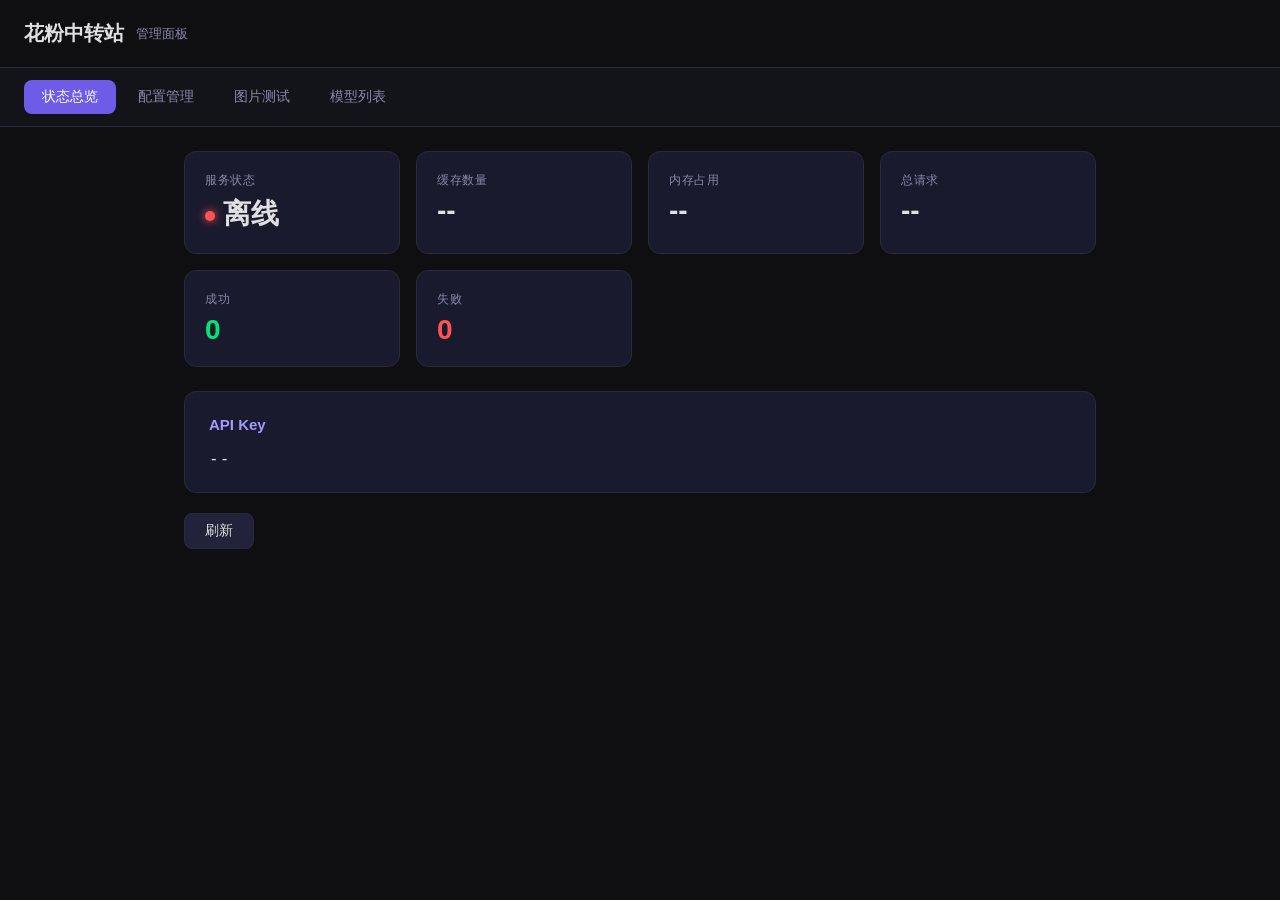
==== app/static/index.html @ 15cfcbe8 "Initial commit" ====
<!DOCTYPE html>
<html lang="zh-CN">
<head>
<meta charset="UTF-8">
<meta name="viewport" content="width=device-width, initial-scale=1.0">
<title>花粉中转站 - 管理面板</title>
<style>
*{margin:0;padding:0;box-sizing:border-box}
:root{
  --bg:#0f0f11;--card:#1a1a2e;--card-hover:#22223a;--border:#2a2a3e;
  --text:#e0e0e0;--text2:#8888aa;--accent:#6c5ce7;--accent2:#a29bfe;
  --green:#00e676;--red:#ff5252;--yellow:#ffd740;
}
body{font-family:-apple-system,BlinkMacSystemFont,"Segoe UI",Roboto,sans-serif;background:var(--bg);color:var(--text);min-height:100vh}
.header{padding:20px 24px;border-bottom:1px solid var(--border);display:flex;align-items:center;gap:12px}
.header h1{font-size:20px;font-weight:600}
.header span{color:var(--text2);font-size:13px}
.tabs{display:flex;gap:4px;padding:12px 24px;border-bottom:1px solid var(--border);background:#13131a}
.tab{padding:8px 18px;border-radius:8px;cursor:pointer;font-size:14px;color:var(--text2);transition:.2s;border:none;background:none}
.tab:hover{color:var(--text);background:var(--card)}
.tab.active{color:#fff;background:var(--accent)}
.content{padding:24px;max-width:960px;margin:0 auto}
.cards{display:grid;grid-template-columns:repeat(auto-fill,minmax(200px,1fr));gap:16px;margin-bottom:24px}
.card{background:var(--card);border:1px solid var(--border);border-radius:12px;padding:20px}
.card .label{font-size:12px;color:var(--text2);margin-bottom:6px;text-transform:uppercase;letter-spacing:.5px}
.card .value{font-size:28px;font-weight:700}
.card .value.green{color:var(--green)}.card .value.red{color:var(--red)}.card .value.yellow{color:var(--yellow)}
.status-dot{display:inline-block;width:10px;height:10px;border-radius:50%;margin-right:8px;vertical-align:middle}
.status-dot.online{background:var(--green);box-shadow:0 0 8px var(--green)}
.status-dot.offline{background:var(--red);box-shadow:0 0 8px var(--red)}
.section{background:var(--card);border:1px solid var(--border);border-radius:12px;padding:24px;margin-bottom:20px}
.section h3{font-size:15px;margin-bottom:16px;color:var(--accent2)}
.form-row{display:flex;align-items:center;gap:12px;margin-bottom:14px;flex-wrap:wrap}
.form-row label{width:140px;font-size:13px;color:var(--text2);flex-shrink:0}
input[type="text"],input[type="number"],textarea,select{
  background:#13131a;border:1px solid var(--border);border-radius:8px;padding:8px 12px;color:var(--text);
  font-size:14px;outline:none;transition:border .2s;width:100%;max-width:320px}
input:focus,textarea:focus,select:focus{border-color:var(--accent)}
textarea{resize:vertical;min-height:80px;max-width:100%}
select{cursor:pointer}
.toggle{position:relative;width:44px;height:24px;flex-shrink:0}
.toggle input{display:none}
.toggle .slider{position:absolute;inset:0;background:#333;border-radius:12px;cursor:pointer;transition:.3s}
.toggle input:checked+.slider{background:var(--accent)}
.toggle .slider::before{content:'';position:absolute;width:18px;height:18px;border-radius:50%;background:#fff;top:3px;left:3px;transition:.3s}
.toggle input:checked+.slider::before{transform:translateX(20px)}
.btn{padding:8px 20px;border-radius:8px;border:none;font-size:14px;cursor:pointer;transition:.2s;font-weight:500}
.btn-primary{background:var(--accent);color:#fff}.btn-primary:hover{background:#5b4bd5}
.btn-secondary{background:var(--card-hover);color:var(--text);border:1px solid var(--border)}.btn-secondary:hover{background:#2e2e4a}
.btn:disabled{opacity:.5;cursor:not-allowed}
.size-presets{display:flex;gap:8px;flex-wrap:wrap}
.size-presets .chip{padding:6px 14px;border-radius:6px;font-size:12px;cursor:pointer;border:1px solid var(--border);background:var(--bg);color:var(--text2);transition:.2s}
.size-presets .chip.active{border-color:var(--accent);color:var(--accent);background:#1e1e3a}
.size-presets .chip:hover{border-color:var(--accent)}
.result-img{max-width:100%;border-radius:12px;margin-top:16px;border:1px solid var(--border)}
table{width:100%;border-collapse:collapse}
th,td{text-align:left;padding:10px 14px;border-bottom:1px solid var(--border);font-size:14px}
th{color:var(--text2);font-size:12px;text-transform:uppercase;letter-spacing:.5px}
tr:hover{background:var(--card-hover)}
.toast{position:fixed;bottom:24px;right:24px;padding:12px 20px;border-radius:8px;font-size:14px;z-index:999;opacity:0;transform:translateY(10px);transition:.3s}
.toast.show{opacity:1;transform:translateY(0)}
.toast.success{background:#1b5e20;color:#a5d6a7;border:1px solid #2e7d32}
.toast.error{background:#b71c1c;color:#ef9a9a;border:1px solid #c62828}
.spinner{display:inline-block;width:18px;height:18px;border:2px solid var(--border);border-top-color:var(--accent);border-radius:50%;animation:spin .6s linear infinite;vertical-align:middle;margin-right:8px}
@keyframes spin{to{transform:rotate(360deg)}}
.hidden{display:none}
@media(max-width:600px){.cards{grid-template-columns:1fr}.form-row{flex-direction:column;align-items:flex-start}.form-row label{width:auto}}
</style>
</head>
<body>

<div class="header">
  <h1>花粉中转站</h1>
  <span>管理面板</span>
</div>

<div class="tabs">
  <button class="tab active" data-tab="status">状态总览</button>
  <button class="tab" data-tab="config">配置管理</button>
  <button class="tab" data-tab="test">图片测试</button>
  <button class="tab" data-tab="models">模型列表</button>
</div>

<!-- Tab 1: Status -->
<div class="content tab-content" id="tab-status">
  <div class="cards">
    <div class="card">
      <div class="label">服务状态</div>
      <div class="value" id="st-status"><span class="status-dot" id="st-dot"></span><span id="st-text">--</span></div>
    </div>
    <div class="card">
      <div class="label">缓存数量</div>
      <div class="value" id="st-cache">--</div>
    </div>
    <div class="card">
      <div class="label">内存占用</div>
      <div class="value" id="st-memory">--</div>
    </div>
    <div class="card">
      <div class="label">总请求</div>
      <div class="value" id="st-total">--</div>
    </div>
    <div class="card">
      <div class="label">成功</div>
      <div class="value green" id="st-success">0</div>
    </div>
    <div class="card">
      <div class="label">失败</div>
      <div class="value red" id="st-fail">0</div>
    </div>
  </div>
  <div class="section">
    <h3>API Key</h3>
    <div id="st-apikey" style="font-family:monospace;font-size:16px;letter-spacing:1px">--</div>
  </div>
  <button class="btn btn-secondary" onclick="loadStats()">刷新</button>
</div>

<!-- Tab 2: Config -->
<div class="content tab-content hidden" id="tab-config">
  <div class="section">
    <h3>配置项</h3>
    <div class="form-row">
      <label>API Key</label>
      <input type="text" id="cfg-apikey" placeholder="输入新的 API Key">
    </div>
    <div class="form-row">
      <label>当前 Key</label>
      <span id="cfg-apikey-current" style="font-family:monospace;color:var(--text2)">--</span>
    </div>
    <div class="form-row">
      <label>缓存 TTL (秒)</label>
      <input type="number" id="cfg-ttl" min="60">
    </div>
    <div class="form-row">
      <label>最大缓存数</label>
      <input type="number" id="cfg-maxsize" min="1">
    </div>
    <div class="form-row">
      <label>nologo</label>
      <label class="toggle"><input type="checkbox" id="cfg-nologo"><span class="slider"></span></label>
    </div>
    <div class="form-row">
      <label>private</label>
      <label class="toggle"><input type="checkbox" id="cfg-private"><span class="slider"></span></label>
    </div>
    <div style="margin-top:20px">
      <button class="btn btn-primary" onclick="saveConfig()">保存配置</button>
    </div>
  </div>
</div>

<!-- Tab 3: Image Test -->
<div class="content tab-content hidden" id="tab-test">
  <div class="section">
    <h3>图片生成测试</h3>
    <div class="form-row">
      <label>模型</label>
      <select id="test-model"></select>
    </div>
    <div class="form-row">
      <label>Prompt</label>
      <textarea id="test-prompt" placeholder="A beautiful sunset over mountains"></textarea>
    </div>
    <div class="form-row">
      <label>尺寸</label>
      <div class="size-presets">
        <span class="chip active" data-size="1024x1024">1024x1024</span>
        <span class="chip" data-size="1024x768">1024x768</span>
        <span class="chip" data-size="768x1024">768x1024</span>
        <span class="chip" data-size="1280x720">1280x720</span>
        <span class="chip" data-size="512x512">512x512</span>
      </div>
    </div>
    <div style="margin-top:20px">
      <button class="btn btn-primary" id="test-btn" onclick="generateImage()">生成图片</button>
    </div>
    <div id="test-result" class="hidden" style="margin-top:20px">
      <img id="test-img" class="result-img" alt="Generated image">
    </div>
  </div>
</div>

<!-- Tab 4: Models -->
<div class="content tab-content hidden" id="tab-models">
  <div class="section">
    <h3>可用模型</h3>
    <table>
      <thead><tr><th>#</th><th>模型 ID</th><th>所有者</th></tr></thead>
      <tbody id="models-tbody"></tbody>
    </table>
  </div>
  <button class="btn btn-secondary" onclick="loadModels()">刷新</button>
</div>

<div class="toast" id="toast"></div>

<script>
const $ = s => document.querySelector(s);
const $$ = s => document.querySelectorAll(s);

// Tabs
$$('.tab').forEach(t => t.addEventListener('click', () => {
  $$('.tab').forEach(x => x.classList.remove('active'));
  $$('.tab-content').forEach(x => x.classList.add('hidden'));
  t.classList.add('active');
  const id = 'tab-' + t.dataset.tab;
  $('#' + id).classList.remove('hidden');
  if (t.dataset.tab === 'status') loadStats();
  if (t.dataset.tab === 'config') loadConfig();
  if (t.dataset.tab === 'models') loadModels();
  if (t.dataset.tab === 'test') loadTestModels();
}));

// Size presets
$$('.size-presets .chip').forEach(c => c.addEventListener('click', () => {
  $$('.size-presets .chip').forEach(x => x.classList.remove('active'));
  c.classList.add('active');
}));

function getSelectedSize() {
  const active = $('.size-presets .chip.active');
  return active ? active.dataset.size : '1024x1024';
}

function toast(msg, type = 'success') {
  const el = $('#toast');
  el.textContent = msg;
  el.className = 'toast ' + type + ' show';
  setTimeout(() => el.classList.remove('show'), 3000);
}

async function api(path, opts = {}) {
  const res = await fetch(path, opts);
  if (!res.ok) throw new Error(`HTTP ${res.status}`);
  return res.json();
}

// Status
async function loadStats() {
  try {
    const d = await api('/admin/stats');
    $('#st-dot').className = 'status-dot online';
    $('#st-text').textContent = '在线';
    $('#st-cache').textContent = d.cache_count + ' / ' + d.cache_max;
    $('#st-memory').textContent = d.cache_memory_mb + ' MB';
    $('#st-total').textContent = d.total_requests;
    $('#st-success').textContent = d.success;
    $('#st-fail').textContent = d.fail;
    $('#st-apikey').textContent = d.api_key_masked;
  } catch {
    $('#st-dot').className = 'status-dot offline';
    $('#st-text').textContent = '离线';
  }
}

// Config
async function loadConfig() {
  try {
    const d = await api('/admin/config');
    $('#cfg-apikey-current').textContent = d.pollinations_api_key;
    $('#cfg-ttl').value = d.image_cache_ttl;
    $('#cfg-maxsize').value = d.image_cache_max_size;
    $('#cfg-nologo').checked = d.default_nologo;
    $('#cfg-private').checked = d.default_private;
  } catch { toast('加载配置失败', 'error'); }
}

async function saveConfig() {
  const body = {};
  const key = $('#cfg-apikey').value.trim();
  if (key) body.pollinations_api_key = key;
  const ttl = parseInt($('#cfg-ttl').value);
  if (!isNaN(ttl)) body.image_cache_ttl = ttl;
  const max = parseInt($('#cfg-maxsize').value);
  if (!isNaN(max)) body.image_cache_max_size = max;
  body.default_nologo = $('#cfg-nologo').checked;
  body.default_private = $('#cfg-private').checked;
  try {
    await api('/admin/config', {
      method: 'POST',
      headers: { 'Content-Type': 'application/json' },
      body: JSON.stringify(body)
    });
    $('#cfg-apikey').value = '';
    toast('配置已保存');
    loadConfig();
  } catch { toast('保存失败', 'error'); }
}

// Models
async function loadModels() {
  try {
    const d = await api('/v1/models');
    const tbody = $('#models-tbody');
    tbody.innerHTML = '';
    d.data.forEach((m, i) => {
      const tr = document.createElement('tr');
      tr.innerHTML = `<td>${i + 1}</td><td style="font-family:monospace">${m.id}</td><td>${m.owned_by}</td>`;
      tbody.appendChild(tr);
    });
  } catch { toast('加载模型失败', 'error'); }
}

// Test image - load models dropdown
async function loadTestModels() {
  const sel = $('#test-model');
  if (sel.children.length > 0) return;
  try {
    const d = await api('/v1/models');
    d.data.forEach(m => {
      const opt = document.createElement('option');
      opt.value = m.id;
      opt.textContent = m.id;
      sel.appendChild(opt);
    });
  } catch {}
}

async function generateImage() {
  const prompt = $('#test-prompt').value.trim();
  if (!prompt) { toast('请输入 Prompt', 'error'); return; }
  const btn = $('#test-btn');
  btn.disabled = true;
  btn.innerHTML = '<span class="spinner"></span>生成中...';
  $('#test-result').classList.add('hidden');
  try {
    const d = await api('/v1/images/generations', {
      method: 'POST',
      headers: { 'Content-Type': 'application/json' },
      body: JSON.stringify({
        model: $('#test-model').value,
        prompt,
        size: getSelectedSize()
      })
    });
    if (d.data && d.data.length > 0) {
      $('#test-img').src = d.data[0].url;
      $('#test-result').classList.remove('hidden');
      toast('图片生成成功');
    }
  } catch { toast('图片生成失败', 'error'); }
  btn.disabled = false;
  btn.textContent = '生成图片';
}

// Init
loadStats();
</script>
</body>
</html>
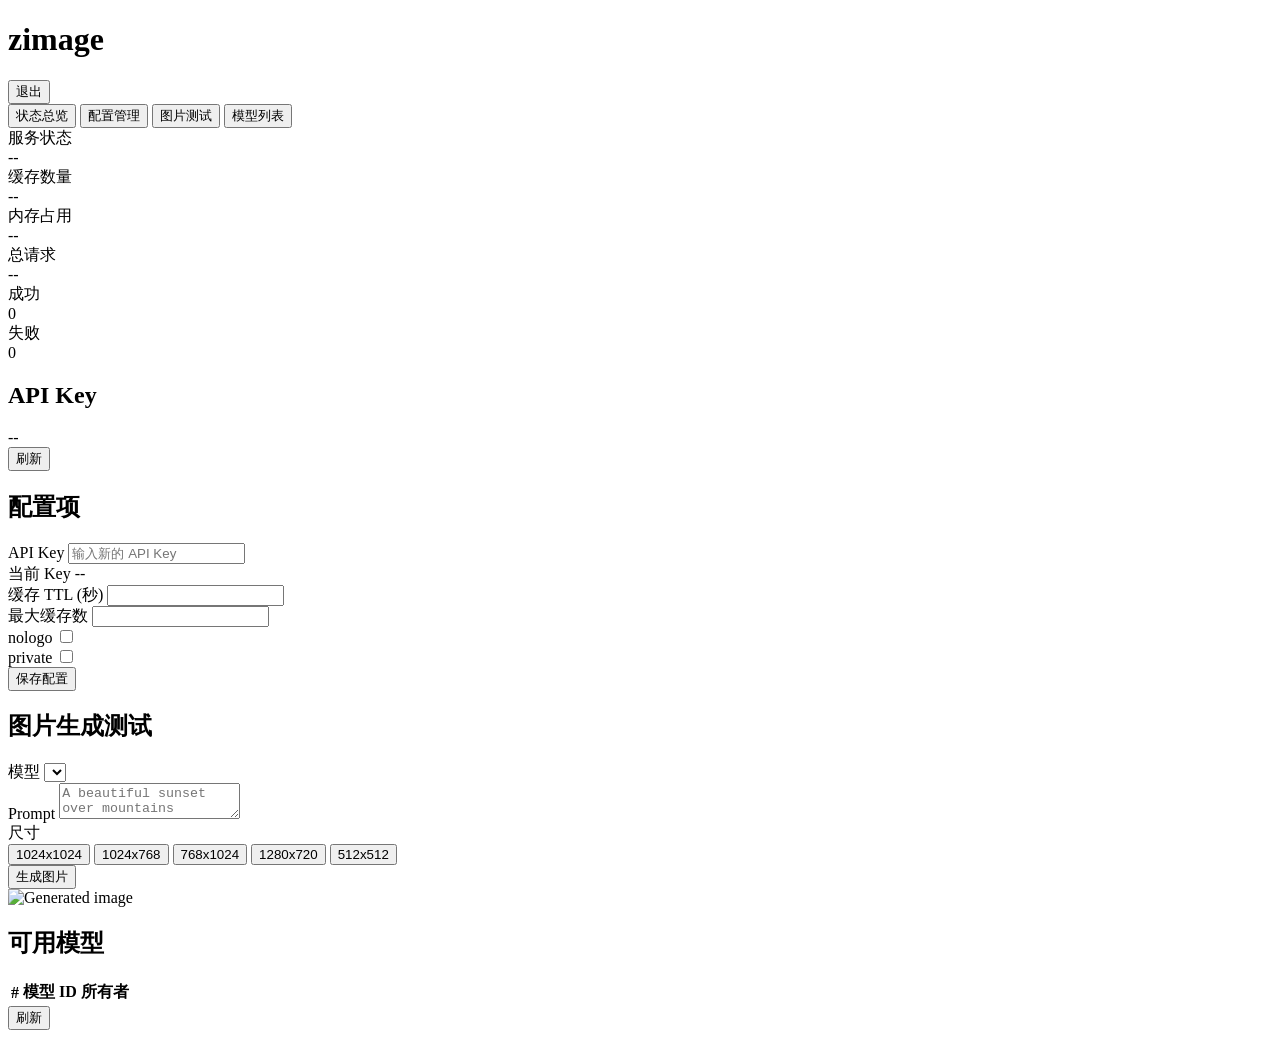
==== commit cf792116: "Add admin panel key login" ====
--- a/app/static/index.html
+++ b/app/static/index.html
@@ -3,349 +3,136 @@
 <head>
 <meta charset="UTF-8">
 <meta name="viewport" content="width=device-width, initial-scale=1.0">
-<title>花粉中转站 - 管理面板</title>
-<style>
-*{margin:0;padding:0;box-sizing:border-box}
-:root{
-  --bg:#0f0f11;--card:#1a1a2e;--card-hover:#22223a;--border:#2a2a3e;
-  --text:#e0e0e0;--text2:#8888aa;--accent:#6c5ce7;--accent2:#a29bfe;
-  --green:#00e676;--red:#ff5252;--yellow:#ffd740;
-}
-body{font-family:-apple-system,BlinkMacSystemFont,"Segoe UI",Roboto,sans-serif;background:var(--bg);color:var(--text);min-height:100vh}
-.header{padding:20px 24px;border-bottom:1px solid var(--border);display:flex;align-items:center;gap:12px}
-.header h1{font-size:20px;font-weight:600}
-.header span{color:var(--text2);font-size:13px}
-.tabs{display:flex;gap:4px;padding:12px 24px;border-bottom:1px solid var(--border);background:#13131a}
-.tab{padding:8px 18px;border-radius:8px;cursor:pointer;font-size:14px;color:var(--text2);transition:.2s;border:none;background:none}
-.tab:hover{color:var(--text);background:var(--card)}
-.tab.active{color:#fff;background:var(--accent)}
-.content{padding:24px;max-width:960px;margin:0 auto}
-.cards{display:grid;grid-template-columns:repeat(auto-fill,minmax(200px,1fr));gap:16px;margin-bottom:24px}
-.card{background:var(--card);border:1px solid var(--border);border-radius:12px;padding:20px}
-.card .label{font-size:12px;color:var(--text2);margin-bottom:6px;text-transform:uppercase;letter-spacing:.5px}
-.card .value{font-size:28px;font-weight:700}
-.card .value.green{color:var(--green)}.card .value.red{color:var(--red)}.card .value.yellow{color:var(--yellow)}
-.status-dot{display:inline-block;width:10px;height:10px;border-radius:50%;margin-right:8px;vertical-align:middle}
-.status-dot.online{background:var(--green);box-shadow:0 0 8px var(--green)}
-.status-dot.offline{background:var(--red);box-shadow:0 0 8px var(--red)}
-.section{background:var(--card);border:1px solid var(--border);border-radius:12px;padding:24px;margin-bottom:20px}
-.section h3{font-size:15px;margin-bottom:16px;color:var(--accent2)}
-.form-row{display:flex;align-items:center;gap:12px;margin-bottom:14px;flex-wrap:wrap}
-.form-row label{width:140px;font-size:13px;color:var(--text2);flex-shrink:0}
-input[type="text"],input[type="number"],textarea,select{
-  background:#13131a;border:1px solid var(--border);border-radius:8px;padding:8px 12px;color:var(--text);
-  font-size:14px;outline:none;transition:border .2s;width:100%;max-width:320px}
-input:focus,textarea:focus,select:focus{border-color:var(--accent)}
-textarea{resize:vertical;min-height:80px;max-width:100%}
-select{cursor:pointer}
-.toggle{position:relative;width:44px;height:24px;flex-shrink:0}
-.toggle input{display:none}
-.toggle .slider{position:absolute;inset:0;background:#333;border-radius:12px;cursor:pointer;transition:.3s}
-.toggle input:checked+.slider{background:var(--accent)}
-.toggle .slider::before{content:'';position:absolute;width:18px;height:18px;border-radius:50%;background:#fff;top:3px;left:3px;transition:.3s}
-.toggle input:checked+.slider::before{transform:translateX(20px)}
-.btn{padding:8px 20px;border-radius:8px;border:none;font-size:14px;cursor:pointer;transition:.2s;font-weight:500}
-.btn-primary{background:var(--accent);color:#fff}.btn-primary:hover{background:#5b4bd5}
-.btn-secondary{background:var(--card-hover);color:var(--text);border:1px solid var(--border)}.btn-secondary:hover{background:#2e2e4a}
-.btn:disabled{opacity:.5;cursor:not-allowed}
-.size-presets{display:flex;gap:8px;flex-wrap:wrap}
-.size-presets .chip{padding:6px 14px;border-radius:6px;font-size:12px;cursor:pointer;border:1px solid var(--border);background:var(--bg);color:var(--text2);transition:.2s}
-.size-presets .chip.active{border-color:var(--accent);color:var(--accent);background:#1e1e3a}
-.size-presets .chip:hover{border-color:var(--accent)}
-.result-img{max-width:100%;border-radius:12px;margin-top:16px;border:1px solid var(--border)}
-table{width:100%;border-collapse:collapse}
-th,td{text-align:left;padding:10px 14px;border-bottom:1px solid var(--border);font-size:14px}
-th{color:var(--text2);font-size:12px;text-transform:uppercase;letter-spacing:.5px}
-tr:hover{background:var(--card-hover)}
-.toast{position:fixed;bottom:24px;right:24px;padding:12px 20px;border-radius:8px;font-size:14px;z-index:999;opacity:0;transform:translateY(10px);transition:.3s}
-.toast.show{opacity:1;transform:translateY(0)}
-.toast.success{background:#1b5e20;color:#a5d6a7;border:1px solid #2e7d32}
-.toast.error{background:#b71c1c;color:#ef9a9a;border:1px solid #c62828}
-.spinner{display:inline-block;width:18px;height:18px;border:2px solid var(--border);border-top-color:var(--accent);border-radius:50%;animation:spin .6s linear infinite;vertical-align:middle;margin-right:8px}
-@keyframes spin{to{transform:rotate(360deg)}}
-.hidden{display:none}
-@media(max-width:600px){.cards{grid-template-columns:1fr}.form-row{flex-direction:column;align-items:flex-start}.form-row label{width:auto}}
-</style>
+<title>zimage</title>
+<link rel="stylesheet" href="/static/admin.css">
+<script src="/static/admin.js" defer></script>
 </head>
 <body>
+<header class="header">
+  <h1>zimage</h1>
+  <button class="btn btn-secondary btn-compact" id="logout-btn">退出</button>
+</header>
 
-<div class="header">
-  <h1>花粉中转站</h1>
-  <span>管理面板</span>
-</div>
-
-<div class="tabs">
+<nav class="tabs" aria-label="管理页签">
   <button class="tab active" data-tab="status">状态总览</button>
   <button class="tab" data-tab="config">配置管理</button>
   <button class="tab" data-tab="test">图片测试</button>
   <button class="tab" data-tab="models">模型列表</button>
-</div>
+</nav>
 
-<!-- Tab 1: Status -->
-<div class="content tab-content" id="tab-status">
-  <div class="cards">
-    <div class="card">
-      <div class="label">服务状态</div>
-      <div class="value" id="st-status"><span class="status-dot" id="st-dot"></span><span id="st-text">--</span></div>
+<main>
+  <section class="content tab-content" id="tab-status">
+    <div class="cards">
+      <article class="card">
+        <div class="label">服务状态</div>
+        <div class="value" id="st-status">
+          <span class="status-dot" id="st-dot"></span><span id="st-text">--</span>
+        </div>
+      </article>
+      <article class="card">
+        <div class="label">缓存数量</div>
+        <div class="value" id="st-cache">--</div>
+      </article>
+      <article class="card">
+        <div class="label">内存占用</div>
+        <div class="value" id="st-memory">--</div>
+      </article>
+      <article class="card">
+        <div class="label">总请求</div>
+        <div class="value" id="st-total">--</div>
+      </article>
+      <article class="card">
+        <div class="label">成功</div>
+        <div class="value green" id="st-success">0</div>
+      </article>
+      <article class="card">
+        <div class="label">失败</div>
+        <div class="value red" id="st-fail">0</div>
+      </article>
     </div>
-    <div class="card">
-      <div class="label">缓存数量</div>
-      <div class="value" id="st-cache">--</div>
+
+    <div class="section">
+      <h2>API Key</h2>
+      <div class="key-text" id="st-apikey">--</div>
     </div>
-    <div class="card">
-      <div class="label">内存占用</div>
-      <div class="value" id="st-memory">--</div>
+    <button class="btn btn-secondary" id="refresh-stats-btn">刷新</button>
+  </section>
+
+  <section class="content tab-content hidden" id="tab-config">
+    <div class="section">
+      <h2>配置项</h2>
+      <div class="form-row">
+        <label for="cfg-apikey">API Key</label>
+        <input type="password" id="cfg-apikey" placeholder="输入新的 API Key">
+      </div>
+      <div class="form-row">
+        <label>当前 Key</label>
+        <span class="key-text muted" id="cfg-apikey-current">--</span>
+      </div>
+      <div class="form-row">
+        <label for="cfg-ttl">缓存 TTL (秒)</label>
+        <input type="number" id="cfg-ttl" min="60">
+      </div>
+      <div class="form-row">
+        <label for="cfg-maxsize">最大缓存数</label>
+        <input type="number" id="cfg-maxsize" min="1">
+      </div>
+      <div class="form-row">
+        <label for="cfg-nologo">nologo</label>
+        <label class="toggle">
+          <input type="checkbox" id="cfg-nologo"><span class="slider"></span>
+        </label>
+      </div>
+      <div class="form-row">
+        <label for="cfg-private">private</label>
+        <label class="toggle">
+          <input type="checkbox" id="cfg-private"><span class="slider"></span>
+        </label>
+      </div>
+      <button class="btn btn-primary form-action" id="save-config-btn">保存配置</button>
     </div>
-    <div class="card">
-      <div class="label">总请求</div>
-      <div class="value" id="st-total">--</div>
-    </div>
-    <div class="card">
-      <div class="label">成功</div>
-      <div class="value green" id="st-success">0</div>
-    </div>
-    <div class="card">
-      <div class="label">失败</div>
-      <div class="value red" id="st-fail">0</div>
-    </div>
-  </div>
-  <div class="section">
-    <h3>API Key</h3>
-    <div id="st-apikey" style="font-family:monospace;font-size:16px;letter-spacing:1px">--</div>
-  </div>
-  <button class="btn btn-secondary" onclick="loadStats()">刷新</button>
-</div>
+  </section>
 
-<!-- Tab 2: Config -->
-<div class="content tab-content hidden" id="tab-config">
-  <div class="section">
-    <h3>配置项</h3>
-    <div class="form-row">
-      <label>API Key</label>
-      <input type="text" id="cfg-apikey" placeholder="输入新的 API Key">
-    </div>
-    <div class="form-row">
-      <label>当前 Key</label>
-      <span id="cfg-apikey-current" style="font-family:monospace;color:var(--text2)">--</span>
-    </div>
-    <div class="form-row">
-      <label>缓存 TTL (秒)</label>
-      <input type="number" id="cfg-ttl" min="60">
-    </div>
-    <div class="form-row">
-      <label>最大缓存数</label>
-      <input type="number" id="cfg-maxsize" min="1">
-    </div>
-    <div class="form-row">
-      <label>nologo</label>
-      <label class="toggle"><input type="checkbox" id="cfg-nologo"><span class="slider"></span></label>
-    </div>
-    <div class="form-row">
-      <label>private</label>
-      <label class="toggle"><input type="checkbox" id="cfg-private"><span class="slider"></span></label>
-    </div>
-    <div style="margin-top:20px">
-      <button class="btn btn-primary" onclick="saveConfig()">保存配置</button>
-    </div>
-  </div>
-</div>
-
-<!-- Tab 3: Image Test -->
-<div class="content tab-content hidden" id="tab-test">
-  <div class="section">
-    <h3>图片生成测试</h3>
-    <div class="form-row">
-      <label>模型</label>
-      <select id="test-model"></select>
-    </div>
-    <div class="form-row">
-      <label>Prompt</label>
-      <textarea id="test-prompt" placeholder="A beautiful sunset over mountains"></textarea>
-    </div>
-    <div class="form-row">
-      <label>尺寸</label>
-      <div class="size-presets">
-        <span class="chip active" data-size="1024x1024">1024x1024</span>
-        <span class="chip" data-size="1024x768">1024x768</span>
-        <span class="chip" data-size="768x1024">768x1024</span>
-        <span class="chip" data-size="1280x720">1280x720</span>
-        <span class="chip" data-size="512x512">512x512</span>
+  <section class="content tab-content hidden" id="tab-test">
+    <div class="section">
+      <h2>图片生成测试</h2>
+      <div class="form-row">
+        <label for="test-model">模型</label>
+        <select id="test-model"></select>
+      </div>
+      <div class="form-row block-row">
+        <label for="test-prompt">Prompt</label>
+        <textarea id="test-prompt" placeholder="A beautiful sunset over mountains"></textarea>
+      </div>
+      <div class="form-row">
+        <label>尺寸</label>
+        <div class="size-presets">
+          <button class="chip active" data-size="1024x1024">1024x1024</button>
+          <button class="chip" data-size="1024x768">1024x768</button>
+          <button class="chip" data-size="768x1024">768x1024</button>
+          <button class="chip" data-size="1280x720">1280x720</button>
+          <button class="chip" data-size="512x512">512x512</button>
+        </div>
+      </div>
+      <button class="btn btn-primary form-action" id="test-btn">生成图片</button>
+      <div id="test-result" class="hidden image-result">
+        <img id="test-img" class="result-img" alt="Generated image">
       </div>
     </div>
-    <div style="margin-top:20px">
-      <button class="btn btn-primary" id="test-btn" onclick="generateImage()">生成图片</button>
+  </section>
+
+  <section class="content tab-content hidden" id="tab-models">
+    <div class="section">
+      <h2>可用模型</h2>
+      <table>
+        <thead><tr><th>#</th><th>模型 ID</th><th>所有者</th></tr></thead>
+        <tbody id="models-tbody"></tbody>
+      </table>
     </div>
-    <div id="test-result" class="hidden" style="margin-top:20px">
-      <img id="test-img" class="result-img" alt="Generated image">
-    </div>
-  </div>
-</div>
-
-<!-- Tab 4: Models -->
-<div class="content tab-content hidden" id="tab-models">
-  <div class="section">
-    <h3>可用模型</h3>
-    <table>
-      <thead><tr><th>#</th><th>模型 ID</th><th>所有者</th></tr></thead>
-      <tbody id="models-tbody"></tbody>
-    </table>
-  </div>
-  <button class="btn btn-secondary" onclick="loadModels()">刷新</button>
-</div>
+    <button class="btn btn-secondary" id="refresh-models-btn">刷新</button>
+  </section>
+</main>
 
 <div class="toast" id="toast"></div>
-
-<script>
-const $ = s => document.querySelector(s);
-const $$ = s => document.querySelectorAll(s);
-
-// Tabs
-$$('.tab').forEach(t => t.addEventListener('click', () => {
-  $$('.tab').forEach(x => x.classList.remove('active'));
-  $$('.tab-content').forEach(x => x.classList.add('hidden'));
-  t.classList.add('active');
-  const id = 'tab-' + t.dataset.tab;
-  $('#' + id).classList.remove('hidden');
-  if (t.dataset.tab === 'status') loadStats();
-  if (t.dataset.tab === 'config') loadConfig();
-  if (t.dataset.tab === 'models') loadModels();
-  if (t.dataset.tab === 'test') loadTestModels();
-}));
-
-// Size presets
-$$('.size-presets .chip').forEach(c => c.addEventListener('click', () => {
-  $$('.size-presets .chip').forEach(x => x.classList.remove('active'));
-  c.classList.add('active');
-}));
-
-function getSelectedSize() {
-  const active = $('.size-presets .chip.active');
-  return active ? active.dataset.size : '1024x1024';
-}
-
-function toast(msg, type = 'success') {
-  const el = $('#toast');
-  el.textContent = msg;
-  el.className = 'toast ' + type + ' show';
-  setTimeout(() => el.classList.remove('show'), 3000);
-}
-
-async function api(path, opts = {}) {
-  const res = await fetch(path, opts);
-  if (!res.ok) throw new Error(`HTTP ${res.status}`);
-  return res.json();
-}
-
-// Status
-async function loadStats() {
-  try {
-    const d = await api('/admin/stats');
-    $('#st-dot').className = 'status-dot online';
-    $('#st-text').textContent = '在线';
-    $('#st-cache').textContent = d.cache_count + ' / ' + d.cache_max;
-    $('#st-memory').textContent = d.cache_memory_mb + ' MB';
-    $('#st-total').textContent = d.total_requests;
-    $('#st-success').textContent = d.success;
-    $('#st-fail').textContent = d.fail;
-    $('#st-apikey').textContent = d.api_key_masked;
-  } catch {
-    $('#st-dot').className = 'status-dot offline';
-    $('#st-text').textContent = '离线';
-  }
-}
-
-// Config
-async function loadConfig() {
-  try {
-    const d = await api('/admin/config');
-    $('#cfg-apikey-current').textContent = d.pollinations_api_key;
-    $('#cfg-ttl').value = d.image_cache_ttl;
-    $('#cfg-maxsize').value = d.image_cache_max_size;
-    $('#cfg-nologo').checked = d.default_nologo;
-    $('#cfg-private').checked = d.default_private;
-  } catch { toast('加载配置失败', 'error'); }
-}
-
-async function saveConfig() {
-  const body = {};
-  const key = $('#cfg-apikey').value.trim();
-  if (key) body.pollinations_api_key = key;
-  const ttl = parseInt($('#cfg-ttl').value);
-  if (!isNaN(ttl)) body.image_cache_ttl = ttl;
-  const max = parseInt($('#cfg-maxsize').value);
-  if (!isNaN(max)) body.image_cache_max_size = max;
-  body.default_nologo = $('#cfg-nologo').checked;
-  body.default_private = $('#cfg-private').checked;
-  try {
-    await api('/admin/config', {
-      method: 'POST',
-      headers: { 'Content-Type': 'application/json' },
-      body: JSON.stringify(body)
-    });
-    $('#cfg-apikey').value = '';
-    toast('配置已保存');
-    loadConfig();
-  } catch { toast('保存失败', 'error'); }
-}
-
-// Models
-async function loadModels() {
-  try {
-    const d = await api('/v1/models');
-    const tbody = $('#models-tbody');
-    tbody.innerHTML = '';
-    d.data.forEach((m, i) => {
-      const tr = document.createElement('tr');
-      tr.innerHTML = `<td>${i + 1}</td><td style="font-family:monospace">${m.id}</td><td>${m.owned_by}</td>`;
-      tbody.appendChild(tr);
-    });
-  } catch { toast('加载模型失败', 'error'); }
-}
-
-// Test image - load models dropdown
-async function loadTestModels() {
-  const sel = $('#test-model');
-  if (sel.children.length > 0) return;
-  try {
-    const d = await api('/v1/models');
-    d.data.forEach(m => {
-      const opt = document.createElement('option');
-      opt.value = m.id;
-      opt.textContent = m.id;
-      sel.appendChild(opt);
-    });
-  } catch {}
-}
-
-async function generateImage() {
-  const prompt = $('#test-prompt').value.trim();
-  if (!prompt) { toast('请输入 Prompt', 'error'); return; }
-  const btn = $('#test-btn');
-  btn.disabled = true;
-  btn.innerHTML = '<span class="spinner"></span>生成中...';
-  $('#test-result').classList.add('hidden');
-  try {
-    const d = await api('/v1/images/generations', {
-      method: 'POST',
-      headers: { 'Content-Type': 'application/json' },
-      body: JSON.stringify({
-        model: $('#test-model').value,
-        prompt,
-        size: getSelectedSize()
-      })
-    });
-    if (d.data && d.data.length > 0) {
-      $('#test-img').src = d.data[0].url;
-      $('#test-result').classList.remove('hidden');
-      toast('图片生成成功');
-    }
-  } catch { toast('图片生成失败', 'error'); }
-  btn.disabled = false;
-  btn.textContent = '生成图片';
-}
-
-// Init
-loadStats();
-</script>
 </body>
 </html>
